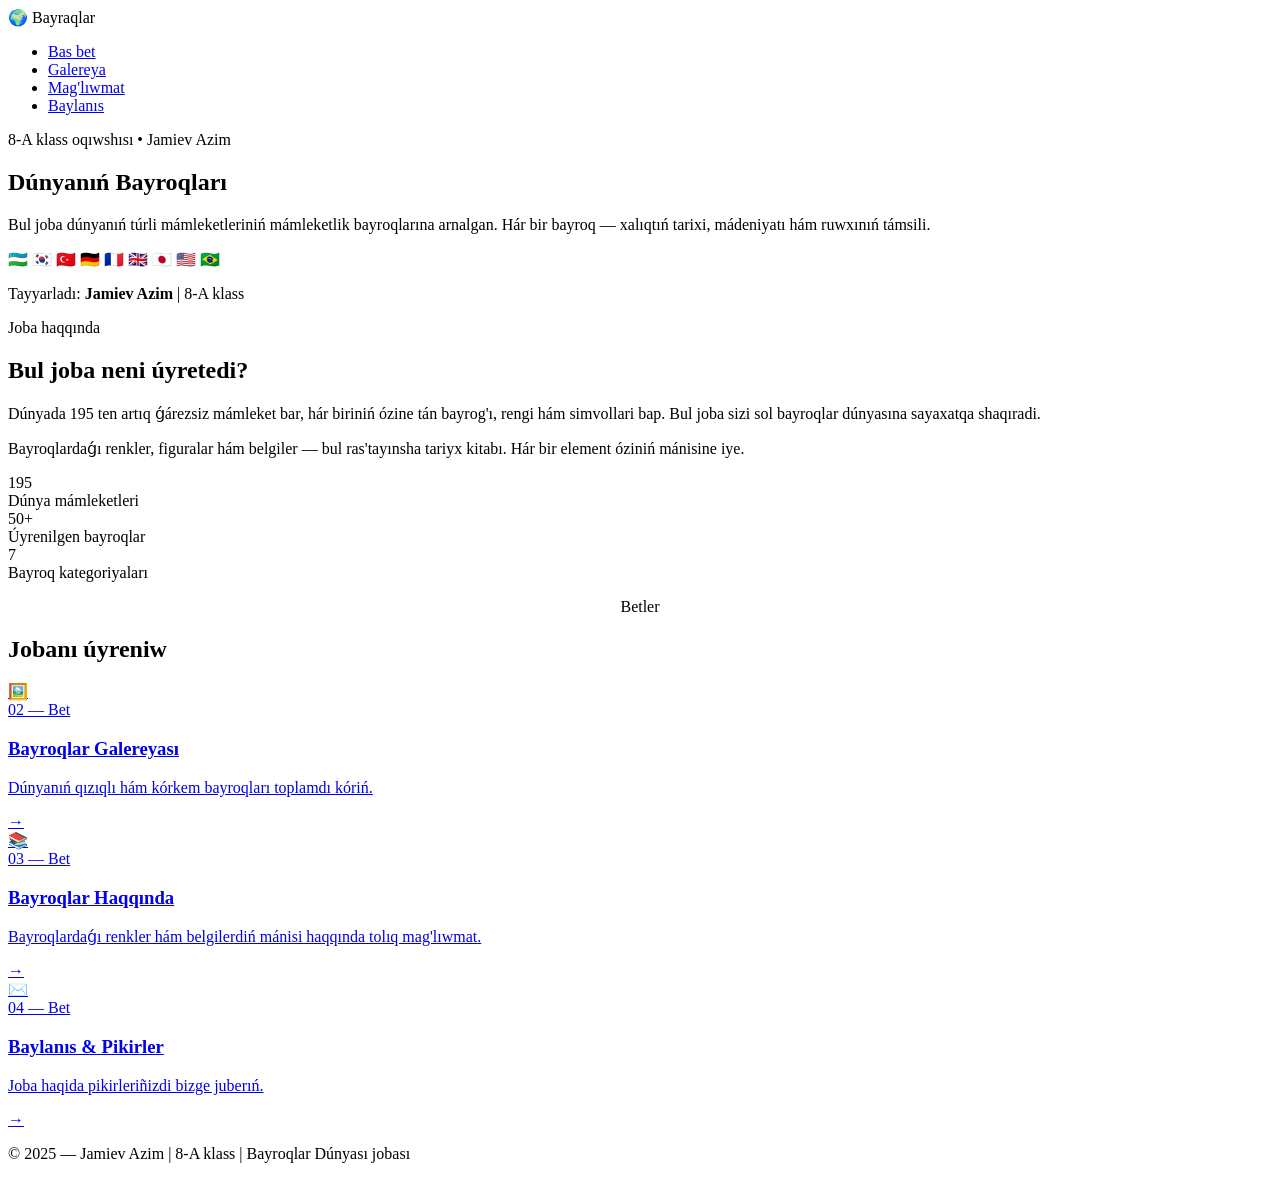
==== index.html @ 38344572 "Add files via upload" ====
<!DOCTYPE html>
<html>
<head>
  <meta charset="UTF-8">
  <meta name="viewport" content="width=device-width, initial-scale=1.0">
  <title>Bayroqlar Dúnyası — Jamiev Azim</title>
  <link rel="stylesheet" href="index.css">
</head>
<body>

<nav>
  <div class="nav-logo">🌍 Bayraqlar</div>
  <ul>
    <li><a href="index.html" class="active">Bas bet</a></li>
    <li><a href="gallery.html">Galereya</a></li>
    <li><a href="info.html">Mag'lıwmat</a></li>
    <li><a href="contact.html">Baylanıs</a></li>
  </ul>
</nav>

<section class="hero">
  <p class="hero-tag">8-A klass oqıwshısı • Jamiev Azim</p>
  <h1>Dúnyanıń <span>Bayroqları</span></h1>
  <div class="gold-line"></div>
  <p class="hero-desc">
    Bul joba dúnyanıń túrli mámleketleriniń mámleketlik bayroqlarına arnalgan. 
    Hár bir bayroq — xalıqtıń tarixi, mádeniyatı hám ruwxınıń támsili.
  </p>

  <div class="flags-row">
    <span class="flag-chip">🇺🇿</span>
    <span class="flag-chip">🇰🇷</span>
    <span class="flag-chip">🇹🇷</span>
    <span class="flag-chip">🇩🇪</span>
    <span class="flag-chip">🇫🇷</span>
    <span class="flag-chip">🇬🇧</span>
    <span class="flag-chip">🇯🇵</span>
    <span class="flag-chip">🇺🇸</span>
    <span class="flag-chip">🇧🇷</span>
  </div>

  <p class="hero-author">Tayyarladı: <strong>Jamiev Azim</strong> | 8-A klass</p>
</section>

<section class="about">
  <p class="section-label">Joba haqqında</p>
  <div class="about-grid">
    <div class="about-text">
      <h2>Bul joba neni úyretedi?</h2>
      <p>
        Dúnyada 195 ten artıq ǵárezsiz mámleket bar, hár biriniń ózine tán bayrog'ı, 
        rengi hám simvollari bар. Bul joba sizi sol bayroqlar dúnyasına sayaxatqa shaqıradi.
      </p>
      <p>
        Bayroqlardaǵı renkler, figuralar hám belgiler — bul ras'tayınsha tariyx kitabı.
        Hár bir element óziniń mánisine iye.
      </p>
    </div>
    <div class="divider-vert"></div>
    <div class="stats">
      <div class="stat-item">
        <div class="stat-num">195</div>
        <div class="stat-label">Dúnya mámleketleri</div>
      </div>
      <div class="stat-item">
        <div class="stat-num">50+</div>
        <div class="stat-label">Úyrenilgen bayroqlar</div>
      </div>
      <div class="stat-item">
        <div class="stat-num">7</div>
        <div class="stat-label">Bayroq kategoriyaları</div>
      </div>
    </div>
  </div>
</section>

<section class="nav-cards">
  <p class="section-label" style="text-align:center">Betler</p>
  <h2>Jobanı úyreniw</h2>
  <div class="cards-grid">
    <a href="gallery.html" class="card">
      <div class="card-icon">🖼️</div>
      <div class="card-num">02 — Bet</div>
      <h3>Bayroqlar Galereyası</h3>
      <p>Dúnyanıń qızıqlı hám kórkem bayroqları toplamdı kóriń.</p>
      <div class="card-arrow">→</div>
    </a>
    <a href="info.html" class="card">
      <div class="card-icon">📚</div>
      <div class="card-num">03 — Bet</div>
      <h3>Bayroqlar Haqqında</h3>
      <p>Bayroqlardaǵı renkler hám belgilerdiń mánisi haqqında tolıq mag'lıwmat.</p>
      <div class="card-arrow">→</div>
    </a>
    <a href="contact.html" class="card">
      <div class="card-icon">✉️</div>
      <div class="card-num">04 — Bet</div>
      <h3>Baylanıs & Pikirler</h3>
      <p>Joba haqida pikirleriñizdi bizge juberıń.</p>
      <div class="card-arrow">→</div>
    </a>
  </div>
</section>

<footer>
  <p>© 2025 — <span>Jamiev Azim</span> | 8-A klass | Bayroqlar Dúnyası jobası</p>
</footer>

</body>
</html>
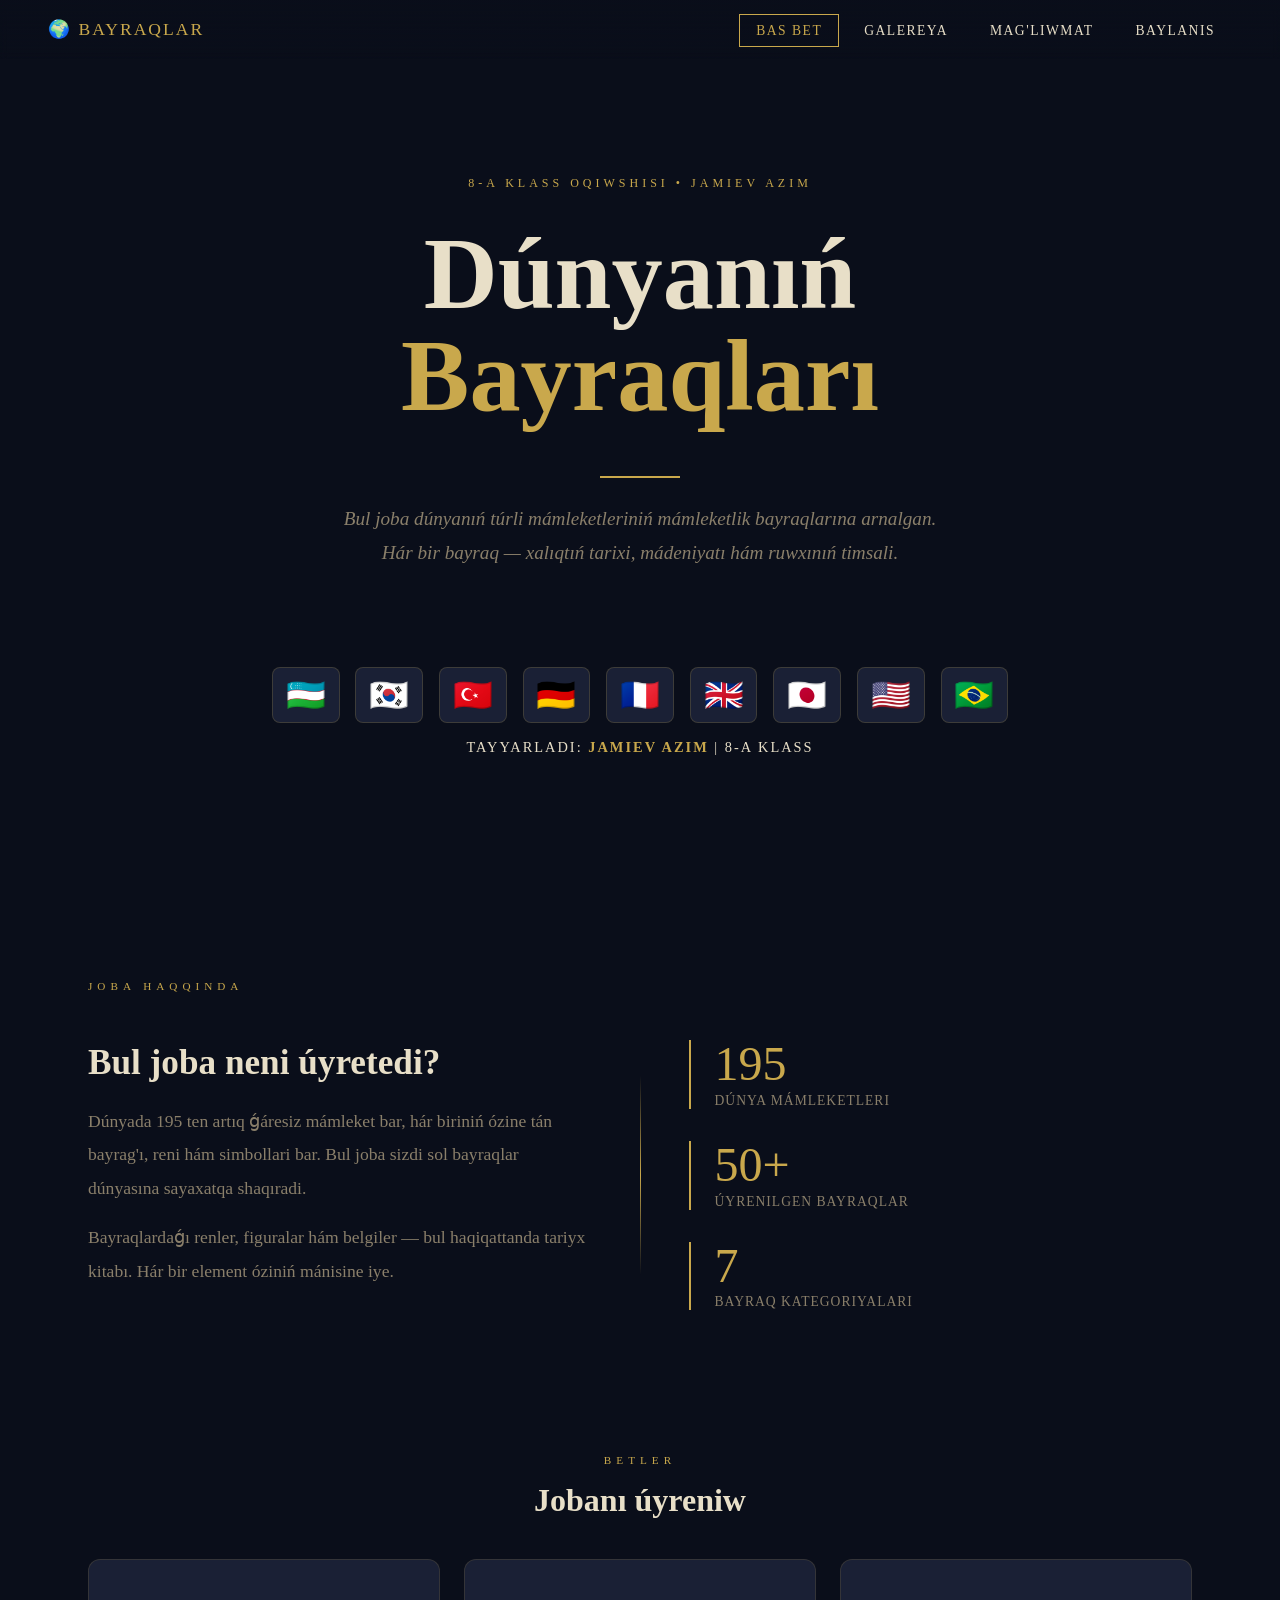
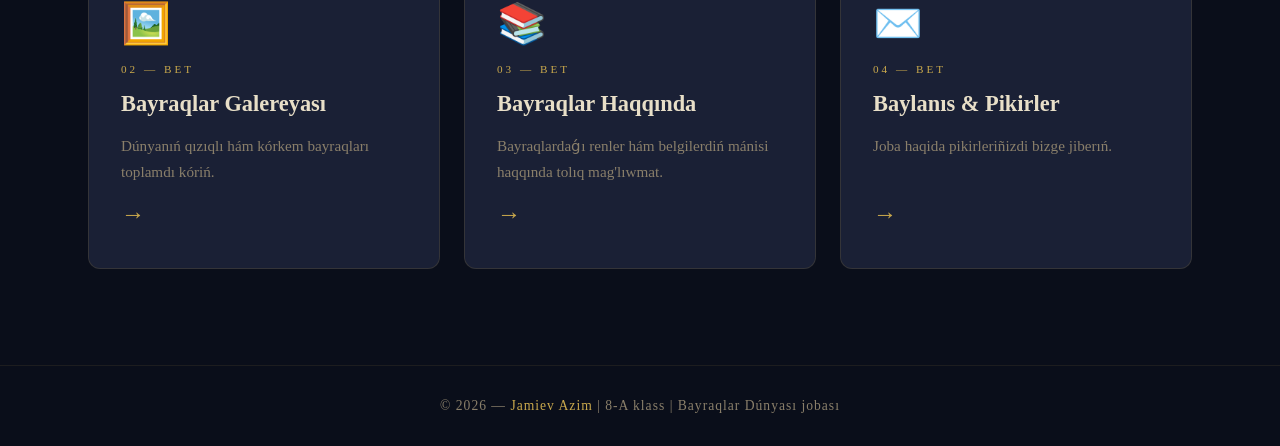
==== commit ba6e8b62: "Update index.html" ====
--- a/index.html
+++ b/index.html
@@ -3,7 +3,7 @@
 <head>
   <meta charset="UTF-8">
   <meta name="viewport" content="width=device-width, initial-scale=1.0">
-  <title>Bayroqlar Dúnyası — Jamiev Azim</title>
+  <title>Bayraqlar Dúnyası — Jamiev Azim</title>
   <link rel="stylesheet" href="index.css">
 </head>
 <body>
@@ -20,11 +20,11 @@
 
 <section class="hero">
   <p class="hero-tag">8-A klass oqıwshısı • Jamiev Azim</p>
-  <h1>Dúnyanıń <span>Bayroqları</span></h1>
+  <h1>Dúnyanıń <span>Bayraqları</span></h1>
   <div class="gold-line"></div>
   <p class="hero-desc">
-    Bul joba dúnyanıń túrli mámleketleriniń mámleketlik bayroqlarına arnalgan. 
-    Hár bir bayroq — xalıqtıń tarixi, mádeniyatı hám ruwxınıń támsili.
+    Bul joba dúnyanıń túrli mámleketleriniń mámleketlik bayraqlarına arnalgan. 
+    Hár bir bayraq — xalıqtıń tarixi, mádeniyatı hám ruwxınıń timsali.
   </p>
 
   <div class="flags-row">
@@ -48,11 +48,11 @@
     <div class="about-text">
       <h2>Bul joba neni úyretedi?</h2>
       <p>
-        Dúnyada 195 ten artıq ǵárezsiz mámleket bar, hár biriniń ózine tán bayrog'ı, 
-        rengi hám simvollari bар. Bul joba sizi sol bayroqlar dúnyasına sayaxatqa shaqıradi.
+        Dúnyada 195 ten artıq ǵáresiz mámleket bar, hár biriniń ózine tán bayrag'ı, 
+        reni hám simbollari bаr. Bul joba sizdi sol bayraqlar dúnyasına sayaxatqa shaqıradi.
       </p>
       <p>
-        Bayroqlardaǵı renkler, figuralar hám belgiler — bul ras'tayınsha tariyx kitabı.
+        Bayraqlardaǵı renler, figuralar hám belgiler — bul haqiqattanda tariyx kitabı.
         Hár bir element óziniń mánisine iye.
       </p>
     </div>
@@ -64,11 +64,11 @@
       </div>
       <div class="stat-item">
         <div class="stat-num">50+</div>
-        <div class="stat-label">Úyrenilgen bayroqlar</div>
+        <div class="stat-label">Úyrenilgen bayraqlar</div>
       </div>
       <div class="stat-item">
         <div class="stat-num">7</div>
-        <div class="stat-label">Bayroq kategoriyaları</div>
+        <div class="stat-label">Bayraq kategoriyaları</div>
       </div>
     </div>
   </div>
@@ -81,30 +81,30 @@
     <a href="gallery.html" class="card">
       <div class="card-icon">🖼️</div>
       <div class="card-num">02 — Bet</div>
-      <h3>Bayroqlar Galereyası</h3>
-      <p>Dúnyanıń qızıqlı hám kórkem bayroqları toplamdı kóriń.</p>
+      <h3>Bayraqlar Galereyası</h3>
+      <p>Dúnyanıń qızıqlı hám kórkem bayraqları toplamdı kóriń.</p>
       <div class="card-arrow">→</div>
     </a>
     <a href="info.html" class="card">
       <div class="card-icon">📚</div>
       <div class="card-num">03 — Bet</div>
-      <h3>Bayroqlar Haqqında</h3>
-      <p>Bayroqlardaǵı renkler hám belgilerdiń mánisi haqqında tolıq mag'lıwmat.</p>
+      <h3>Bayraqlar Haqqında</h3>
+      <p>Bayraqlardaǵı renler hám belgilerdiń mánisi haqqında tolıq mag'lıwmat.</p>
       <div class="card-arrow">→</div>
     </a>
     <a href="contact.html" class="card">
       <div class="card-icon">✉️</div>
       <div class="card-num">04 — Bet</div>
       <h3>Baylanıs & Pikirler</h3>
-      <p>Joba haqida pikirleriñizdi bizge juberıń.</p>
+      <p>Joba haqida pikirleriñizdi bizge jiberıń.</p>
       <div class="card-arrow">→</div>
     </a>
   </div>
 </section>
 
 <footer>
-  <p>© 2025 — <span>Jamiev Azim</span> | 8-A klass | Bayroqlar Dúnyası jobası</p>
+  <p>© 2026 — <span>Jamiev Azim</span> | 8-A klass | Bayraqlar Dúnyası jobası</p>
 </footer>
 
 </body>
-</html>+</html>
--- a/index.css
+++ b/index.css
@@ -0,0 +1,338 @@
+* {
+  margin: 0;
+  padding: 0;
+  box-sizing: border-box;
+}
+
+body {
+  background: #0a0e1a;
+  color: #e8dfc8;
+  font-family: 'Crimson Pro', Georgia, serif;
+  min-height: 100vh;
+  overflow-x: hidden;
+}
+
+nav {
+  position: fixed;
+  top: 0; left: 0; right: 0;
+  z-index: 100;
+  display: flex;
+  justify-content: space-between;
+  align-items: center;
+  padding: 1.2rem 3rem;
+  background: linear-gradient(180deg, rgba(10,14,26,0.98) 0%, rgba(10,14,26,0) 100%);
+  backdrop-filter: blur(4px);
+}
+
+.nav-logo {
+  font-family: 'Playfair Display', serif;
+  font-size: 1.1rem;
+  color: #c9a84c;
+  letter-spacing: 2px;
+  text-transform: uppercase;
+}
+
+nav ul {
+  list-style: none;
+  display: flex;
+  gap: 0.5rem;
+}
+
+nav ul li a {
+  text-decoration: none;
+  color: #e8dfc8;
+  font-size: 0.85rem;
+  letter-spacing: 1.5px;
+  text-transform: uppercase;
+  padding: 0.5rem 1rem;
+  border: 1px solid transparent;
+  transition: all 0.3s ease;
+}
+
+nav ul li a:hover,
+nav ul li a.active {
+  color: #c9a84c;
+  border-color: #c9a84c;
+}
+
+.hero {
+  min-height: 100vh;
+  display: flex;
+  flex-direction: column;
+  justify-content: center;
+  align-items: center;
+  text-align: center;
+  padding: 6rem 2rem 4rem;
+  position: relative;
+  z-index: 1;
+}
+
+.hero-tag {
+  font-size: 0.75rem;
+  letter-spacing: 4px;
+  text-transform: uppercase;
+  color: #c9a84c;
+  margin-bottom: 2rem;
+  opacity: 0;
+  animation: fadeUp 0.8s 0.2s forwards;
+}
+
+.hero h1 {
+  font-family: 'Playfair Display', serif;
+  font-size: clamp(3rem, 8vw, 7rem);
+  font-weight: 900;
+  line-height: 1;
+  margin-bottom: 1.5rem;
+  opacity: 0;
+  animation: fadeUp 0.8s 0.4s forwards;
+}
+
+.hero h1 span {
+  color: #c9a84c;
+  display: block;
+}
+
+.hero-desc {
+  max-width: 620px;
+  font-size: 1.2rem;
+  line-height: 1.8;
+  color: #8a7f6a;
+  font-style: italic;
+  margin-bottom: 3rem;
+  opacity: 0;
+  animation: fadeUp 0.8s 0.6s forwards;
+}
+
+.hero-author {
+  font-size: 0.9rem;
+  letter-spacing: 2px;
+  text-transform: uppercase;
+  color: #e8dfc8;
+  opacity: 0;
+  animation: fadeUp 0.8s 0.8s forwards;
+}
+
+.hero-author strong {
+  color: #c9a84c;
+}
+
+.flags-row {
+  display: flex;
+  gap: 1rem;
+  margin: 3rem 0 1rem;
+  flex-wrap: wrap;
+  justify-content: center;
+  opacity: 0;
+  animation: fadeUp 0.8s 1s forwards;
+}
+
+.flag-chip {
+  font-size: 2rem;
+  background: #1a2035;
+  border: 1px solid rgba(201,168,76,0.2);
+  border-radius: 8px;
+  padding: 0.5rem 0.8rem;
+  transition: transform 0.3s ease, border-color 0.3s ease;
+}
+
+.flag-chip:hover {
+  transform: translateY(-4px) scale(1.1);
+  border-color: #c9a84c;
+}
+
+.about {
+  position: relative;
+  z-index: 1;
+  padding: 5rem 3rem;
+  max-width: 1200px;
+  margin: 0 auto;
+}
+
+.section-label {
+  font-size: 0.7rem;
+  letter-spacing: 5px;
+  text-transform: uppercase;
+  color: #c9a84c;
+  margin-bottom: 1rem;
+}
+
+.about-grid {
+  display: grid;
+  grid-template-columns: 1fr 1px 1fr;
+  gap: 3rem;
+  align-items: start;
+  margin-top: 3rem;
+}
+
+.divider-vert {
+  background: linear-gradient(180deg, transparent, #c9a84c, transparent);
+  height: 200px;
+  align-self: center;
+}
+
+.about-text h2 {
+  font-family: 'Playfair Display', serif;
+  font-size: 2.2rem;
+  margin-bottom: 1.2rem;
+  line-height: 1.3;
+}
+
+.about-text p {
+  font-size: 1.1rem;
+  line-height: 1.9;
+  color: #8a7f6a;
+  margin-bottom: 1rem;
+}
+
+.stats {
+  display: flex;
+  flex-direction: column;
+  gap: 2rem;
+}
+
+.stat-item {
+  border-left: 2px solid #c9a84c;
+  padding-left: 1.5rem;
+}
+
+.stat-num {
+  font-family: 'Playfair Display', serif;
+  font-size: 3rem;
+  color: #c9a84c;
+  line-height: 1;
+}
+
+.stat-label {
+  font-size: 0.85rem;
+  letter-spacing: 1px;
+  text-transform: uppercase;
+  color: #8a7f6a;
+  margin-top: 0.3rem;
+}
+
+.nav-cards {
+  position: relative;
+  z-index: 1;
+  padding: 4rem 3rem 6rem;
+  max-width: 1200px;
+  margin: 0 auto;
+}
+
+.nav-cards h2 {
+  font-family: 'Playfair Display', serif;
+  font-size: 2rem;
+  margin-bottom: 2.5rem;
+  text-align: center;
+}
+
+.cards-grid {
+  display: grid;
+  grid-template-columns: repeat(3, 1fr);
+  gap: 1.5rem;
+}
+
+.card {
+  background: #1a2035;
+  border: 1px solid rgba(201,168,76,0.15);
+  border-radius: 12px;
+  padding: 2.5rem 2rem;
+  text-decoration: none;
+  color: #e8dfc8;
+  display: flex;
+  flex-direction: column;
+  gap: 1rem;
+  transition: all 0.3s ease;
+  position: relative;
+  overflow: hidden;
+}
+
+.card::before {
+  content: '';
+  position: absolute;
+  bottom: 0; left: 0; right: 0;
+  height: 3px;
+  background: #c9a84c;
+  transform: scaleX(0);
+  transition: transform 0.3s ease;
+}
+
+.card:hover {
+  transform: translateY(-6px);
+  border-color: rgba(201,168,76,0.4);
+  box-shadow: 0 20px 40px rgba(0,0,0,0.4);
+}
+
+.card:hover::before {
+  transform: scaleX(1);
+}
+
+.card-icon {
+  font-size: 2.5rem;
+}
+
+.card-num {
+  font-size: 0.7rem;
+  letter-spacing: 3px;
+  color: #c9a84c;
+  text-transform: uppercase;
+}
+
+.card h3 {
+  font-family: 'Playfair Display', serif;
+  font-size: 1.4rem;
+}
+
+.card p {
+  font-size: 0.95rem;
+  color: #8a7f6a;
+  line-height: 1.7;
+}
+
+.card-arrow {
+  margin-top: auto;
+  font-size: 1.5rem;
+  color: #c9a84c;
+  transition: transform 0.3s;
+}
+
+.card:hover .card-arrow {
+  transform: translateX(6px);
+}
+
+footer {
+  position: relative;
+  z-index: 1;
+  text-align: center;
+  padding: 2rem;
+  border-top: 1px solid rgba(201,168,76,0.1);
+  color: #8a7f6a;
+  font-size: 0.85rem;
+  letter-spacing: 1px;
+}
+
+footer span {
+  color: #c9a84c;
+}
+
+@keyframes fadeUp {
+  from { opacity: 0; transform: translateY(30px); }
+  to { opacity: 1; transform: translateY(0); }
+}
+
+.gold-line {
+  width: 80px;
+  height: 2px;
+  background: #c9a84c;
+  margin: 1.5rem auto;
+}
+
+@media (max-width: 768px) {
+  nav { padding: 1rem 1.5rem; }
+  nav ul { gap: 0; }
+  nav ul li a { padding: 0.4rem 0.6rem; font-size: 0.75rem; }
+  .about-grid { grid-template-columns: 1fr; }
+  .divider-vert { display: none; }
+  .cards-grid { grid-template-columns: 1fr; }
+  .hero h1 { font-size: 3rem; }
+  .about, .nav-cards { padding: 3rem 1.5rem; }
+}
